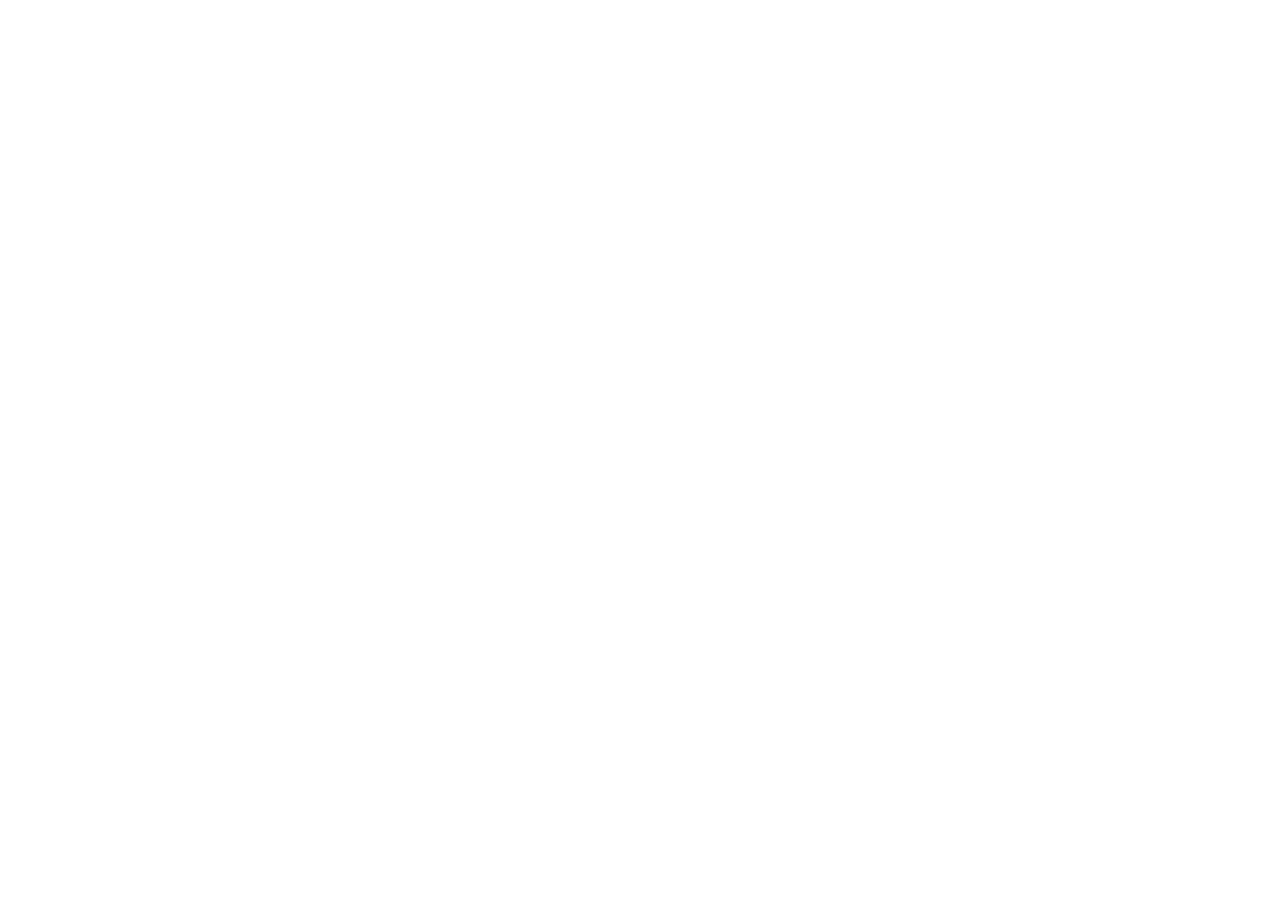
==== index.html @ 97bdbd6d "create main files" ====
<!DOCTYPE html>
<html lang="en">

<head>
    <meta charset="UTF-8">
    <meta http-equiv="X-UA-Compatible" content="IE=edge">
    <meta name="viewport" content="width=device-width, initial-scale=1.0">
    <title>QuizApp</title>
    <link rel="stylesheet" href="css/style.css">
</head>

<body>

    <script src="js/index.js"></script>
</body>

</html>
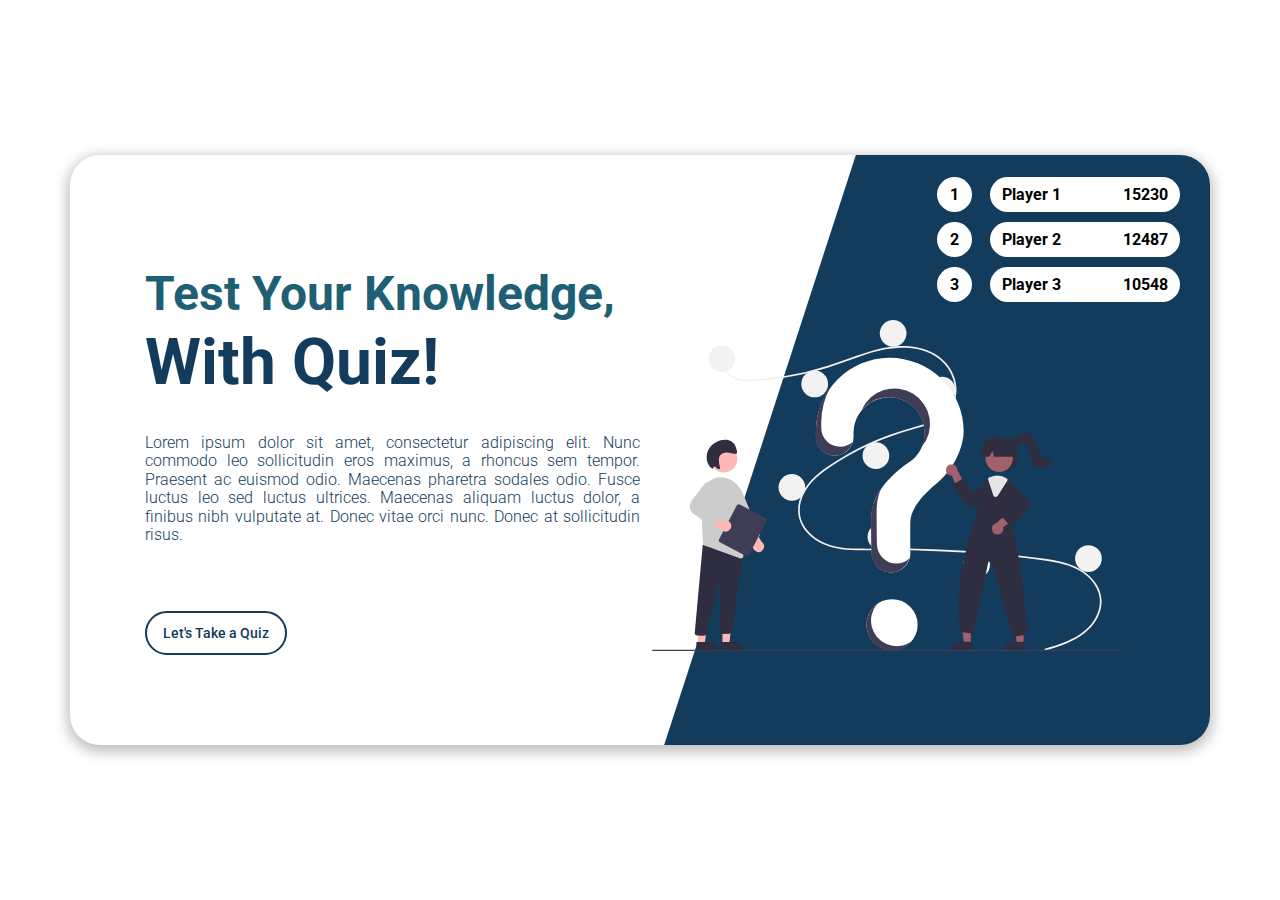
==== commit c69b2e01: "home-page" ====
--- a/index.html
+++ b/index.html
@@ -7,10 +7,62 @@
     <meta name="viewport" content="width=device-width, initial-scale=1.0">
     <title>QuizApp</title>
     <link rel="stylesheet" href="css/style.css">
+    <link rel="stylesheet" href="css/normalize.css">
+    <link rel="stylesheet" href="https://use.fontawesome.com/releases/v5.15.3/css/all.css"
+        integrity="sha384-SZXxX4whJ79/gErwcOYf+zWLeJdY/qpuqC4cAa9rOGUstPomtqpuNWT9wdPEn2fk" crossorigin="anonymous">
 </head>
 
 <body>
+    <section class="container">
+        <section class="main-card">
+            <section class="left-side">
+                <section class="left-content">
+                    <h1><span>Test Your Knowledge,<br /></span>With Quiz!</h1>
+                    <p>Lorem ipsum dolor sit amet, consectetur adipiscing elit. Nunc commodo leo sollicitudin eros
+                        maximus,
+                        a
+                        rhoncus sem tempor. Praesent ac euismod odio. Maecenas pharetra sodales odio. Fusce luctus leo
+                        sed
+                        luctus ultrices. Maecenas aliquam luctus dolor, a finibus nibh vulputate at. Donec vitae orci
+                        nunc.
+                        Donec at sollicitudin risus.</p>
+                    <div class="arrow-button">
+                        <a href="#">Let's Take a Quiz <i class="fas fa-arrow-circle-right"></i></a>
+                    </div>
+                </section>
+            </section>
 
+            <section class="right-side">
+                <div class="overlay"></div>
+                <section class="leaderboard">
+                    <div class="player-card">
+                        <div class="player-rank">1</div>
+                        <div class="player-name-score">
+                            <span class="player-name">Player 1</span>
+                            <span class="player-score">15230</span>
+                        </div>
+                    </div>
+                    <div class="player-card">
+                        <div class="player-rank">2</div>
+                        <div class="player-name-score">
+                            <span class="player-name">Player 2</span>
+                            <span class="player-score">12487</span>
+                        </div>
+                    </div>
+                    <div class="player-card">
+                        <div class="player-rank">3</div>
+                        <div class="player-name-score">
+                            <span class="player-name">Player 3</span>
+                            <span class="player-score">10548</span>
+                        </div>
+                    </div>
+                </section>
+                <section class="quiz-image">
+                    <img src="images/Quiz.svg" alt="QuestionMark">
+                </section>
+            </section>
+        </section>
+    </section>
     <script src="js/index.js"></script>
 </body>
 
--- a/css/style.css
+++ b/css/style.css
@@ -0,0 +1,113 @@
+@import url('https://fonts.googleapis.com/css2?family=Roboto:wght@100;300;400;500;700;900&display=swap');
+
+:root {
+    --primary-color: #133B5C;
+    --secondary-color: #1E5F74;
+}
+body {
+    font-family: 'Roboto'
+}
+.container {
+    height: 100vh;
+    display: flex;
+}
+.main-card {
+    width: 1140px;
+    height: 590px;
+    margin: auto;
+    display: flex;
+    align-items: center;
+    box-shadow: 0px 4px 13px 3px rgb(0 0 0 / 25%);
+    border-radius: 30px;
+    padding: 0px 75px;
+    box-sizing: border-box;
+    position: relative;
+    overflow: hidden;
+}
+.left-side {
+    width: 50%;
+    padding-right: 120px;
+}
+.left-side h1 {
+    color: var(--primary-color);
+    font-size: 64px;
+    margin-top: 0;
+}
+.left-side h1 span {
+    color: var(--secondary-color);
+    font-size: 48px;
+}
+.left-side p {
+    color: var(--primary-color);
+    text-align: justify;
+    font-weight: 300;
+    margin-bottom: 60px;
+    margin-top: -8px;
+}
+.arrow-button a {
+    text-decoration: none;
+    color: var(--primary-color);
+    font-weight: 500;
+    font-size: 14px;
+    border: 2px solid var(--primary-color);
+    border-radius: 30px;
+    padding: 12px 16px;
+}
+.arrow-button a i {
+    font-size: 38px;
+    position: relative;
+    left: 14px;
+    top: 10px;
+}
+.right-side {
+    width: 35%;
+}
+.right-side .overlay {
+    background: var(--primary-color);
+    width: 100%;
+    height: 100%;
+    position: absolute;
+    top: 0;
+    z-index: -1;
+    transform: skewX(-18deg);
+}
+.right-side .quiz-image {
+    position: absolute;
+    top: 165px;
+    right: 88px;
+}
+.right-side .quiz-image img {
+    width: 470px;
+}
+.right-side .leaderboard {
+    position: absolute;
+    right: 30px;
+    top: 22px;
+}
+.right-side .leaderboard .player-card {
+    list-style-type: none;
+    margin-bottom: 10px;
+}
+.right-side .leaderboard .player-card > div {
+    background-color: #fff;
+    font-weight: bold;
+    display: inline-block;
+    height: 35px;
+    line-height: 35px;
+
+}
+.right-side .leaderboard .player-rank {
+    border-radius: 50%;
+    width: 35px;
+    text-align: center;
+    margin-right: 14px;
+}
+.right-side .leaderboard .player-name-score {
+    width: 190px;
+    border-radius: 30px;
+    padding: 0 12px;
+    box-sizing: border-box;
+}
+.right-side .leaderboard .player-score {
+    float: right;
+}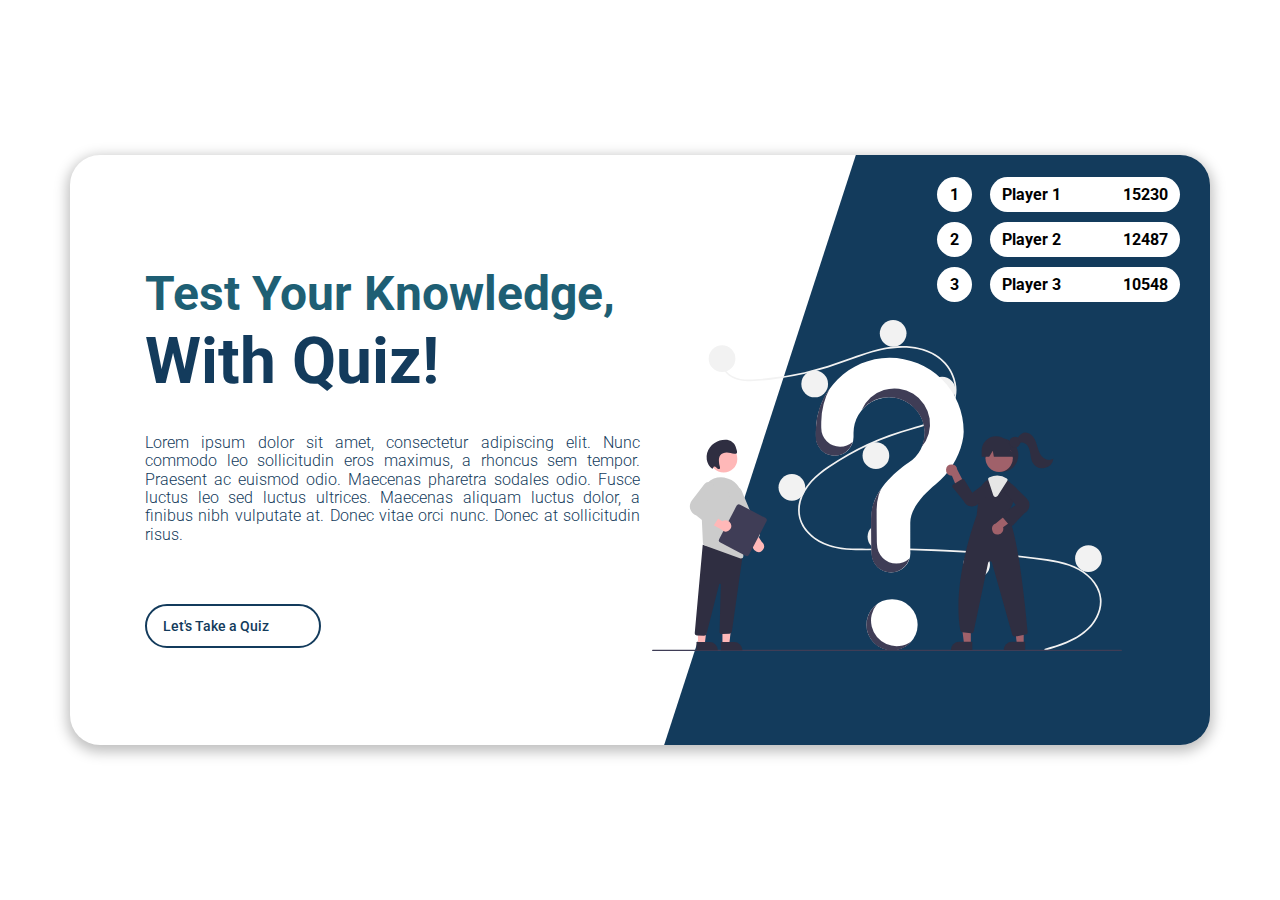
==== commit ff551d80: "add name window" ====
--- a/index.html
+++ b/index.html
@@ -14,6 +14,14 @@
 
 <body>
     <section class="container">
+        <section id="name-window" class="enter-your-name">
+            <div class="exit-button" id="exit-button"><i class="fas fa-times-circle"></i></div>
+            <form>
+                <label for="your-name">Enter Your Name</label>
+                <input type="text" id="your-name" name="name" />
+                <button id="start-quiz">Start</button>
+            </form>
+        </section>
         <section class="main-card">
             <section class="left-side">
                 <section class="left-content">
@@ -27,7 +35,7 @@
                         nunc.
                         Donec at sollicitudin risus.</p>
                     <div class="arrow-button">
-                        <a href="#">Let's Take a Quiz <i class="fas fa-arrow-circle-right"></i></a>
+                        <button id="go-to-quiz">Let's Take a Quiz <i class="fas fa-arrow-circle-right"></i></button>
                     </div>
                 </section>
             </section>
@@ -61,7 +69,9 @@
                     <img src="images/Quiz.svg" alt="QuestionMark">
                 </section>
             </section>
+
         </section>
+
     </section>
     <script src="js/index.js"></script>
 </body>
--- a/css/style.css
+++ b/css/style.css
@@ -44,20 +44,28 @@
     margin-bottom: 60px;
     margin-top: -8px;
 }
-.arrow-button a {
+.arrow-button button {
     text-decoration: none;
     color: var(--primary-color);
     font-weight: 500;
     font-size: 14px;
     border: 2px solid var(--primary-color);
     border-radius: 30px;
-    padding: 12px 16px;
-}
-.arrow-button a i {
+    padding: 12px 50px 12px 16px;
+    position: relative;
+    background-color: transparent;
+    cursor: pointer;
+    transition: all 0.3s
+}
+.arrow-button button:hover {
+    background-color: #133b5c;
+    color: #fff;
+}
+.arrow-button button i {
     font-size: 38px;
-    position: relative;
-    left: 14px;
-    top: 10px;
+    position: absolute;
+    right: 1px;
+    top: 1px;
 }
 .right-side {
     width: 35%;
@@ -85,7 +93,6 @@
     top: 22px;
 }
 .right-side .leaderboard .player-card {
-    list-style-type: none;
     margin-bottom: 10px;
 }
 .right-side .leaderboard .player-card > div {
@@ -94,7 +101,6 @@
     display: inline-block;
     height: 35px;
     line-height: 35px;
-
 }
 .right-side .leaderboard .player-rank {
     border-radius: 50%;
@@ -110,4 +116,177 @@
 }
 .right-side .leaderboard .player-score {
     float: right;
+}
+.enter-your-name {
+    background-color: #133B5C;
+    width: 340px;
+    height: 230px;
+    text-align: center;
+    color: #fff;
+    display: flex;
+    justify-content: center;
+    align-items: center;
+    box-shadow: 0px 4px 4px rgba(0, 0, 0, 0.25);
+    border-radius: 6px;
+    position: absolute;
+    left: 40%;
+    z-index: 1;
+    top: 35%;
+    visibility: hidden;
+}
+@keyframes zoomIn {
+    0% {
+        transform: scale(0);
+    }
+    100% {
+        transform: scale(1);
+    }
+}
+@keyframes zoomOut {
+    0% {
+        transform: scale(1);
+    }
+    100% {
+        transform: scale(0);
+    }
+}
+.enter-your-name.zoomIn {
+    animation-name: zoomIn;
+    animation-duration: 1s;
+}
+.enter-your-name.zoomOut {
+    animation-name: zoomOut;
+    animation-duration: 1s;
+}
+.enter-your-name form {
+    display: flex;
+    flex-direction: column;
+    align-items: center;
+}
+.enter-your-name label {
+    display: block;
+    font-size: 20px;;
+}
+.enter-your-name input {
+    display: block;
+    width: 200px;
+    height: 30px;
+    margin: 12px 0;
+    border-radius: 6px;
+    border: 0;
+}
+.enter-your-name button {
+    background-color: transparent;
+    border: 2px solid #fff;
+    font-size: 20px;
+    color: #fff;
+    border-radius: 6px;
+    width: 96%;
+    height: 34px;
+    transition: all 0.3s;
+    cursor: pointer;
+}
+.enter-your-name button:hover {
+    background-color: #2b506f;
+}
+.exit-button {
+    position: absolute;
+    top: -12px;
+    right: -12px;
+    cursor: pointer;
+}
+.exit-button i {
+    color: var(--secondary-color);
+    font-size: 32px;
+    background-color: #fff;
+    border-radius: 50%;
+}
+
+/* Questions Page */
+.questions h2 {
+    font-size: 48px;
+    color: var(--primary-color);
+    font-weight: 500;
+    margin-top: 0;
+}
+.answers {
+    margin-bottom: 38px;
+}
+.answers .answer {
+    margin-bottom: 12px;
+}
+.answers .answer > div {
+    background-color: var(--primary-color);
+    display: inline-block;
+    height: 60px;
+    line-height: 60px;
+    color: #fff;
+    font-size: 24px;
+}
+.answers .answer .answer-number {
+    border-radius: 50%;
+    width: 60px;
+    text-align: center;
+    margin-right: 14px;
+}
+.answers .answer .answer-content {
+    width: 400px;
+    border-radius: 30px;
+    padding: 0 25px;
+    box-sizing: border-box;
+    font-size: 18px;
+}
+.questions .arrow-button {
+    position: relative;
+    left: 45px;
+}
+.remaining-questions {
+    color: rgb(19 59 92 / 80%);
+    font-weight: 500;
+    font-size: 22px;
+    position: absolute;
+    right: 420px;
+    top: 90px;
+}
+
+/* Result Page */
+.results h2 {
+    font-size: 48px;
+    color: var(--primary-color);
+    font-weight: 500;
+    margin-top: 0;
+}
+.passed-or-not > div {
+    display: flex;
+    align-items: center;
+    margin-bottom: 14px;
+}
+.passed-or-not {
+    margin-bottom: 20px;
+}
+.results .passed i, .results .passed p {
+    color: #0E8C0B;
+}
+.results .passed p, .results .not-pass p {
+    display: inline-block;
+    margin: 0;
+    font-size: 28px;
+    font-weight: 500;
+}
+.results .passed i, .results .not-pass i {
+    font-size: 60px;
+    margin-right: 30px;
+}
+.results .not-pass i, .results .not-pass p {
+    color: #B51A1A;
+}
+.scores {
+    border-top: 1px solid #133b5c1c;
+    padding-top: 14px;
+}
+.scores > div {
+    font-size: 32px;
+    font-weight: 500;
+    color: var(--secondary-color);
+    margin-bottom: 16px;
 }